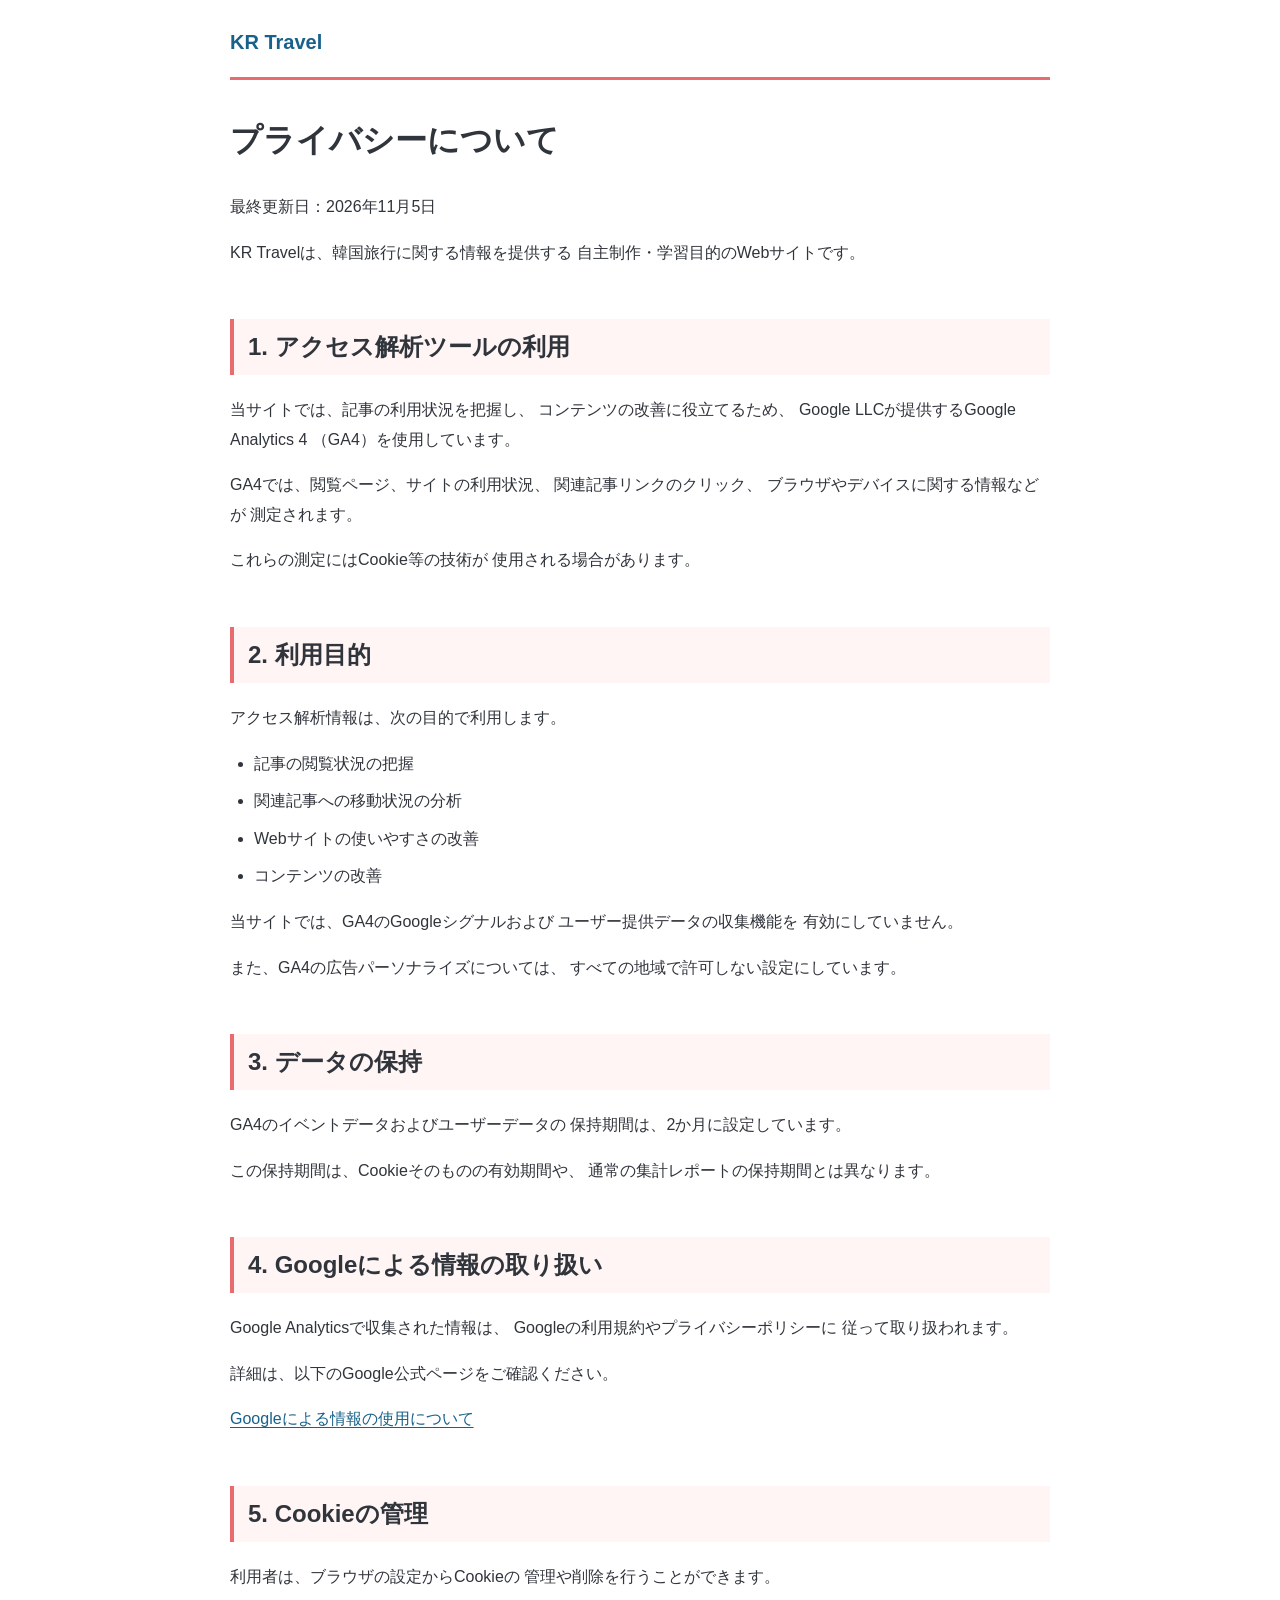
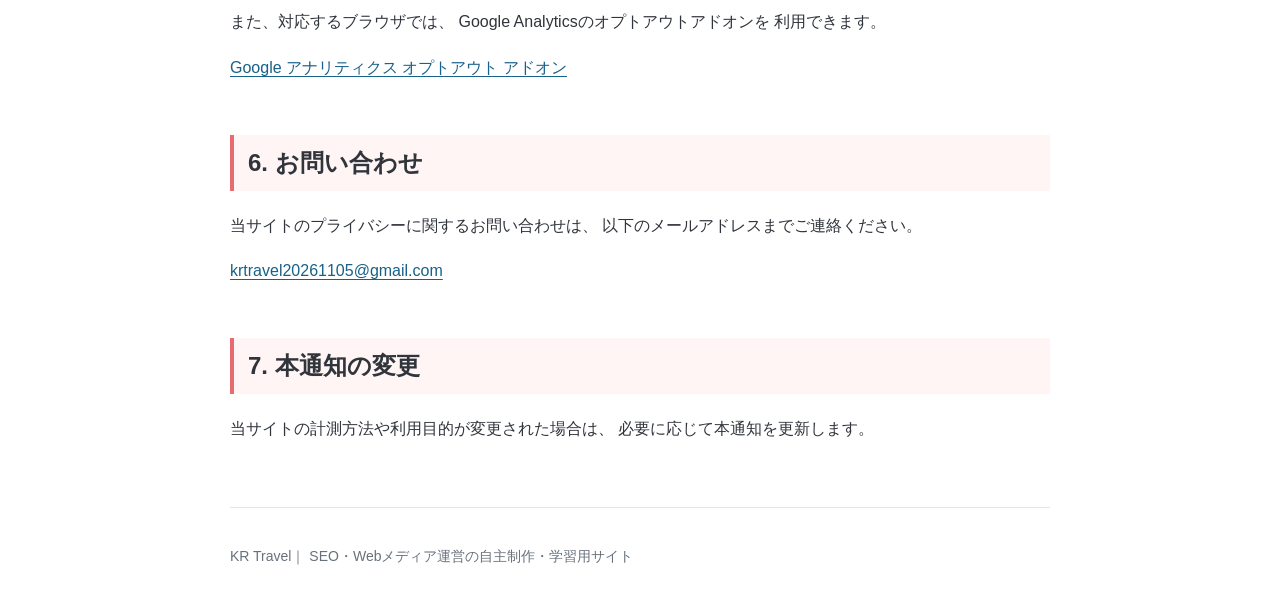
==== privacy.html @ 5ca4f904 "Add privacy notice page" ====
<!DOCTYPE html>
<html lang="ja">
<head>
  <meta charset="UTF-8">
  <meta name="viewport" content="width=device-width, initial-scale=1.0">

  <title>プライバシーについて | KR Travel</title>

  <meta name="description"
        content="KR TravelのGoogle Analyticsの利用目的、Cookie、データの取り扱い、お問い合わせ先についてご案内します。">

  <link rel="stylesheet" href="style.css">
</head>

<body>
  <header>
    <a href="./">KR Travel</a>
  </header>

  <main>
    <article>
      <h1>プライバシーについて</h1>

      <p>最終更新日：2026年11月5日</p>

      <p>
        KR Travelは、韓国旅行に関する情報を提供する
        自主制作・学習目的のWebサイトです。
      </p>

      <h2>1. アクセス解析ツールの利用</h2>

      <p>
        当サイトでは、記事の利用状況を把握し、
        コンテンツの改善に役立てるため、
        Google LLCが提供するGoogle Analytics 4
        （GA4）を使用しています。
      </p>

      <p>
        GA4では、閲覧ページ、サイトの利用状況、
        関連記事リンクのクリック、
        ブラウザやデバイスに関する情報などが
        測定されます。
      </p>

      <p>
        これらの測定にはCookie等の技術が
        使用される場合があります。
      </p>

      <h2>2. 利用目的</h2>

      <p>アクセス解析情報は、次の目的で利用します。</p>

      <ul>
        <li>記事の閲覧状況の把握</li>
        <li>関連記事への移動状況の分析</li>
        <li>Webサイトの使いやすさの改善</li>
        <li>コンテンツの改善</li>
      </ul>

      <p>
        当サイトでは、GA4のGoogleシグナルおよび
        ユーザー提供データの収集機能を
        有効にしていません。
      </p>

      <p>
        また、GA4の広告パーソナライズについては、
        すべての地域で許可しない設定にしています。
      </p>

      <h2>3. データの保持</h2>

      <p>
        GA4のイベントデータおよびユーザーデータの
        保持期間は、2か月に設定しています。
      </p>

      <p>
        この保持期間は、Cookieそのものの有効期間や、
        通常の集計レポートの保持期間とは異なります。
      </p>

      <h2>4. Googleによる情報の取り扱い</h2>

      <p>
        Google Analyticsで収集された情報は、
        Googleの利用規約やプライバシーポリシーに
        従って取り扱われます。
      </p>

      <p>
        詳細は、以下のGoogle公式ページをご確認ください。
      </p>

      <p>
        <a href="https://policies.google.com/technologies/partner-sites?hl=ja">
          Googleによる情報の使用について
        </a>
      </p>

      <h2>5. Cookieの管理</h2>

      <p>
        利用者は、ブラウザの設定からCookieの
        管理や削除を行うことができます。
      </p>

      <p>
        また、対応するブラウザでは、
        Google Analyticsのオプトアウトアドオンを
        利用できます。
      </p>

      <p>
        <a href="https://tools.google.com/dlpage/gaoptout?hl=ja">
          Google アナリティクス オプトアウト アドオン
        </a>
      </p>

      <h2>6. お問い合わせ</h2>

      <p>
        当サイトのプライバシーに関するお問い合わせは、
        以下のメールアドレスまでご連絡ください。
      </p>

      <p>
        <a href="mailto:krtravel20261105@gmail.com">
          krtravel20261105@gmail.com
        </a>
      </p>

      <h2>7. 本通知の変更</h2>

      <p>
        当サイトの計測方法や利用目的が変更された場合は、
        必要に応じて本通知を更新します。
      </p>

    </article>
  </main>

  <footer>
    <p>
      KR Travel｜
      SEO・Webメディア運営の自主制作・学習用サイト
    </p>
  </footer>
</body>
</html>
---- style.css ----
/* KR Travel 共通デザイン */

/* 1. ページ全体 */
body {
  font-family: -apple-system, BlinkMacSystemFont,
    "Noto Sans JP", sans-serif;
  line-height: 1.85;
  color: #30343b;
  background-color: #ffffff;
  max-width: 820px;
  margin: 0 auto;
  padding: 24px;
}

/* 2. ヘッダー */
header {
  border-bottom: 3px solid #e86b70;
  padding-bottom: 16px;
  margin-bottom: 36px;
}

header a {
  font-size: 1.25rem;
  font-weight: bold;
  text-decoration: none;
}

/* 3. 見出し */
h1 {
  font-size: 2rem;
  line-height: 1.5;
  margin-bottom: 28px;
}

h2 {
  font-size: 1.5rem;
  line-height: 1.5;
  margin-top: 52px;
  padding: 10px 14px;
  border-left: 4px solid #e86b70;
  background-color: #fff5f5;
}

h3 {
  font-size: 1.15rem;
  margin-top: 32px;
  margin-bottom: 12px;
}

/* 4. 本文とリスト */
p {
  margin: 16px 0;
}

li {
  margin-bottom: 8px;
}

ul, ol {
  padding-left: 1.5em;
}

/* 5. リンク */
a {
  color: #17618a;
  text-underline-offset: 3px;
}

a:hover {
  color: #b64d57;
}

/* 6. 表 */
table {
  width: 100%;
  table-layout: fixed;
  border-collapse: collapse;
  margin: 24px 0;
}

caption {
  text-align: left;
  font-weight: bold;
  margin-bottom: 8px;
}

th, td {
  border: 1px solid #d9dee4;
  padding: 12px;
  text-align: left;
  vertical-align: top;
  overflow-wrap: anywhere;
}

thead th {
  background-color: #fff0f1;
}

tbody tr:nth-child(even) {
  background-color: #f8f9fb;
}

/* 7. フッター */
footer {
  border-top: 1px solid #e2e5e9;
  margin-top: 64px;
  padding-top: 20px;
  color: #68717b;
  font-size: 0.875rem;
}

/* 8. スマートフォン対応 */
@media (max-width: 600px) {
  body {
    padding: 16px;
  }

  h1 {
    font-size: 1.6rem;
  }

  h2 {
    font-size: 1.25rem;
    margin-top: 40px;
  }

  table {
    font-size: 0.85rem;
  }

  th, td {
    padding: 8px 6px;
  }
}
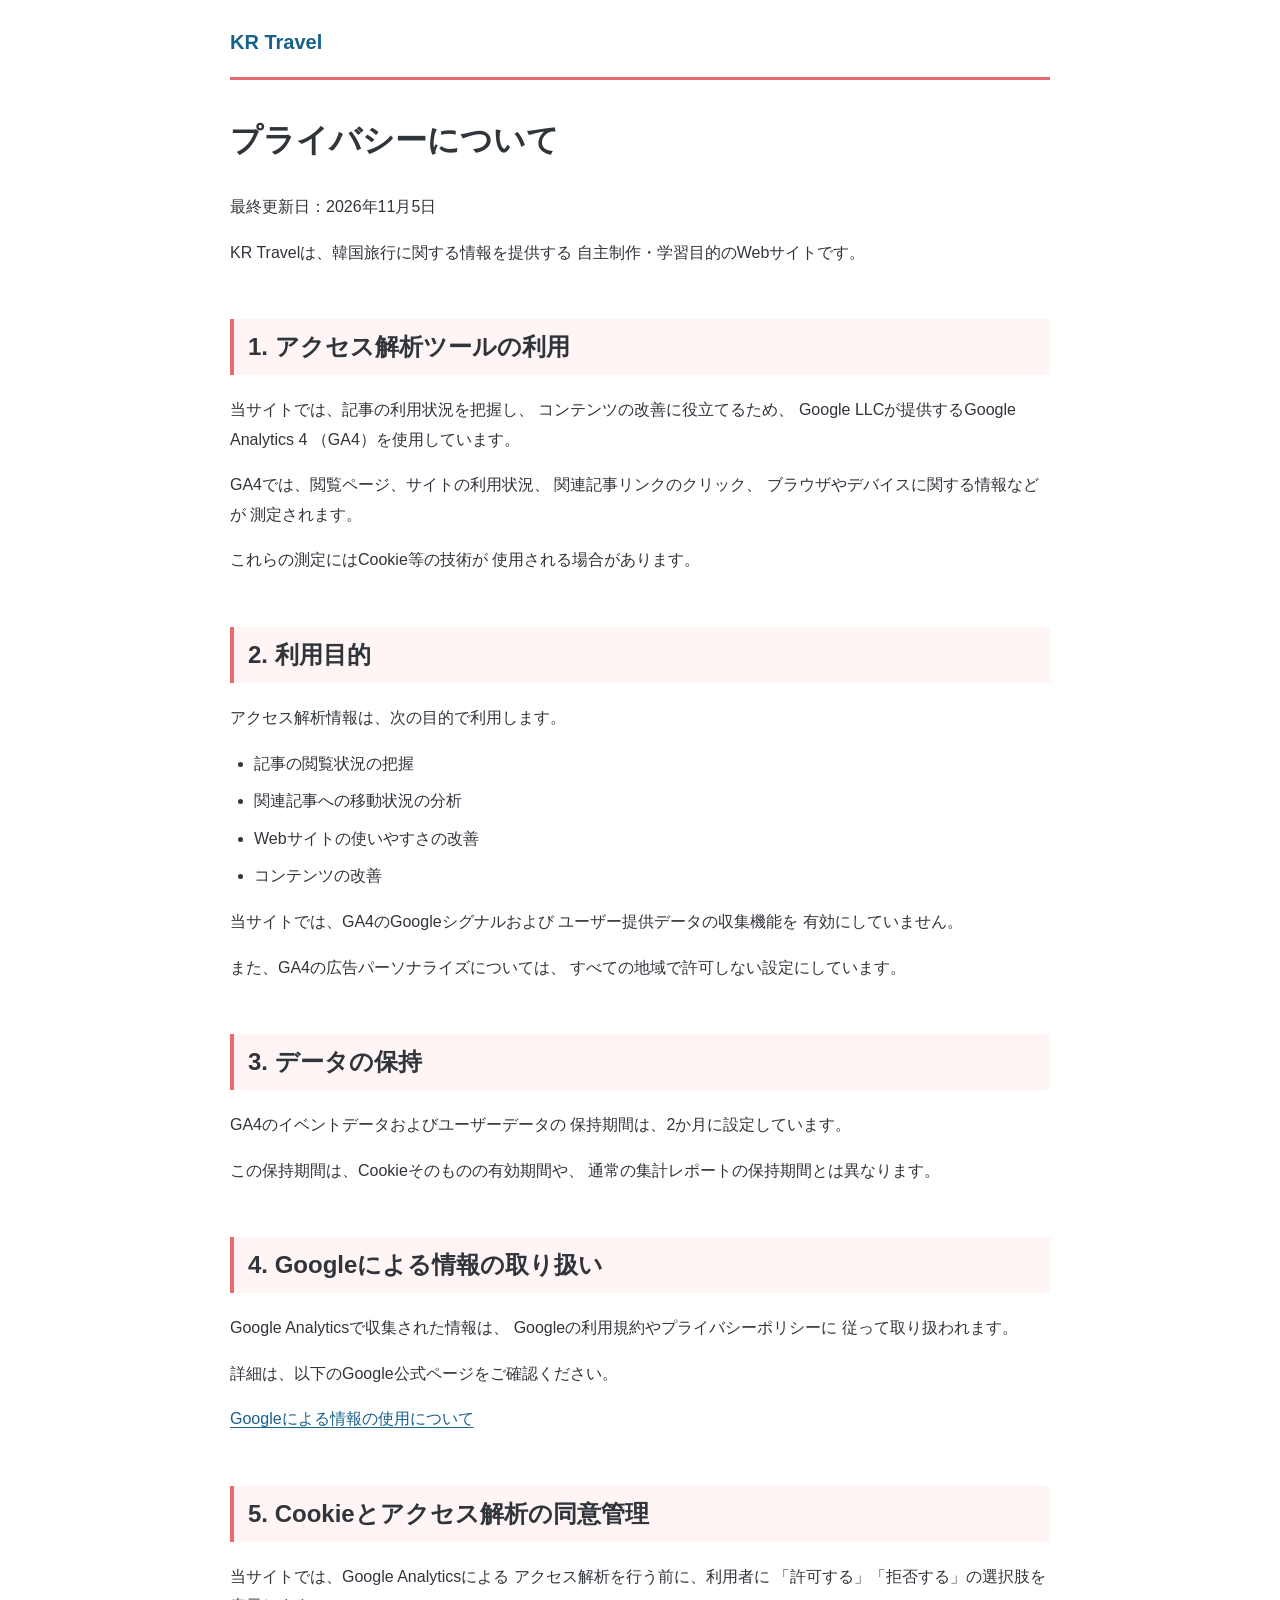
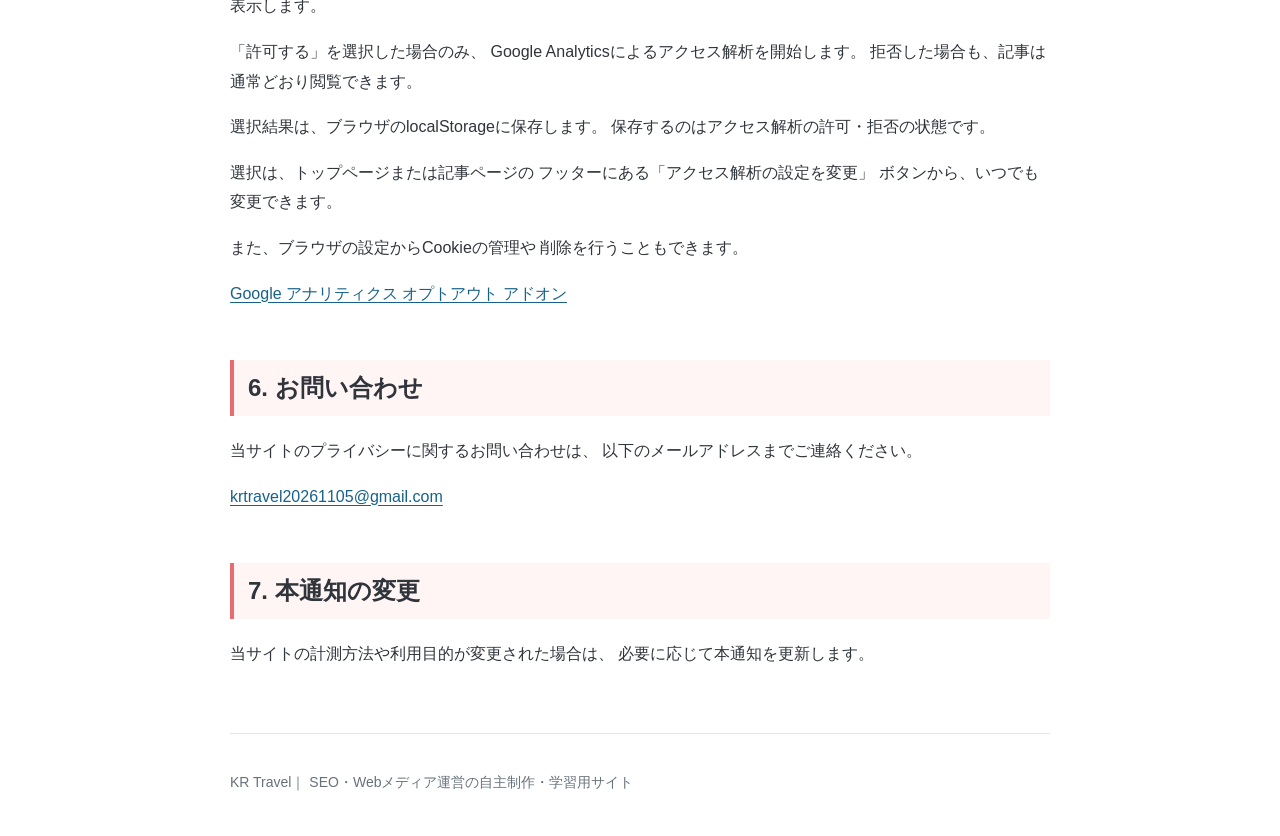
==== commit 408d39e8: "Update privacy notice for analytics consent" ====
--- a/privacy.html
+++ b/privacy.html
@@ -102,24 +102,43 @@
         </a>
       </p>
 
-      <h2>5. Cookieの管理</h2>
+      
+<h2>5. Cookieとアクセス解析の同意管理</h2>
 
-      <p>
-        利用者は、ブラウザの設定からCookieの
-        管理や削除を行うことができます。
-      </p>
+<p>
+  当サイトでは、Google Analyticsによる
+  アクセス解析を行う前に、利用者に
+  「許可する」「拒否する」の選択肢を表示します。
+</p>
 
-      <p>
-        また、対応するブラウザでは、
-        Google Analyticsのオプトアウトアドオンを
-        利用できます。
-      </p>
+<p>
+  「許可する」を選択した場合のみ、
+  Google Analyticsによるアクセス解析を開始します。
+  拒否した場合も、記事は通常どおり閲覧できます。
+</p>
 
-      <p>
-        <a href="https://tools.google.com/dlpage/gaoptout?hl=ja">
-          Google アナリティクス オプトアウト アドオン
-        </a>
-      </p>
+<p>
+  選択結果は、ブラウザのlocalStorageに保存します。
+  保存するのはアクセス解析の許可・拒否の状態です。
+</p>
+
+<p>
+  選択は、トップページまたは記事ページの
+  フッターにある「アクセス解析の設定を変更」
+  ボタンから、いつでも変更できます。
+</p>
+
+<p>
+  また、ブラウザの設定からCookieの管理や
+  削除を行うこともできます。
+</p>
+
+<p>
+  <a href="https://tools.google.com/dlpage/gaoptout?hl=ja">
+    Google アナリティクス オプトアウト アドオン
+  </a>
+</p>
+
 
       <h2>6. お問い合わせ</h2>
 
--- a/style.css
+++ b/style.css
@@ -133,3 +133,83 @@
     padding: 8px 6px;
   }
 }
+
+/* 9. アクセス解析の同意バナー */
+
+#kr-consent-banner {
+  position: fixed;
+  bottom: 20px;
+  left: 50%;
+  transform: translateX(-50%);
+  width: calc(100% - 32px);
+  max-width: 760px;
+  box-sizing: border-box;
+  padding: 20px 24px;
+  background: #ffffff;
+  border: 1px solid #d9dee4;
+  border-radius: 12px;
+  box-shadow: 0 8px 32px rgba(0, 0, 0, 0.18);
+  z-index: 1000;
+}
+
+/* 非表示時は確実に隠す */
+#kr-consent-banner[hidden] {
+  display: none;
+}
+
+.kr-consent-inner p {
+  margin: 8px 0;
+}
+
+.kr-consent-actions {
+  display: flex;
+  justify-content: flex-end;
+  flex-wrap: wrap;
+  gap: 12px;
+  margin-top: 16px;
+}
+
+.kr-consent-actions button {
+  font: inherit;
+  font-size: 0.95rem;
+  padding: 10px 22px;
+  border: 1px solid #17618a;
+  border-radius: 6px;
+  cursor: pointer;
+}
+
+/* 拒否ボタン */
+.kr-consent-actions [data-choice="denied"] {
+  background: #ffffff;
+  color: #17618a;
+}
+
+/* 許可ボタン */
+.kr-consent-actions [data-choice="granted"] {
+  background: #17618a;
+  color: #ffffff;
+}
+
+.kr-consent-actions button:focus-visible {
+  outline: 3px solid #e86b70;
+  outline-offset: 3px;
+}
+
+/* スマートフォン対応 */
+@media (max-width: 600px) {
+  #kr-consent-banner {
+    bottom: 12px;
+    padding: 16px;
+    max-height: 75vh;
+    overflow-y: auto;
+  }
+
+  .kr-consent-actions {
+    flex-direction: column;
+  }
+
+  .kr-consent-actions button {
+    width: 100%;
+  }
+}
+
